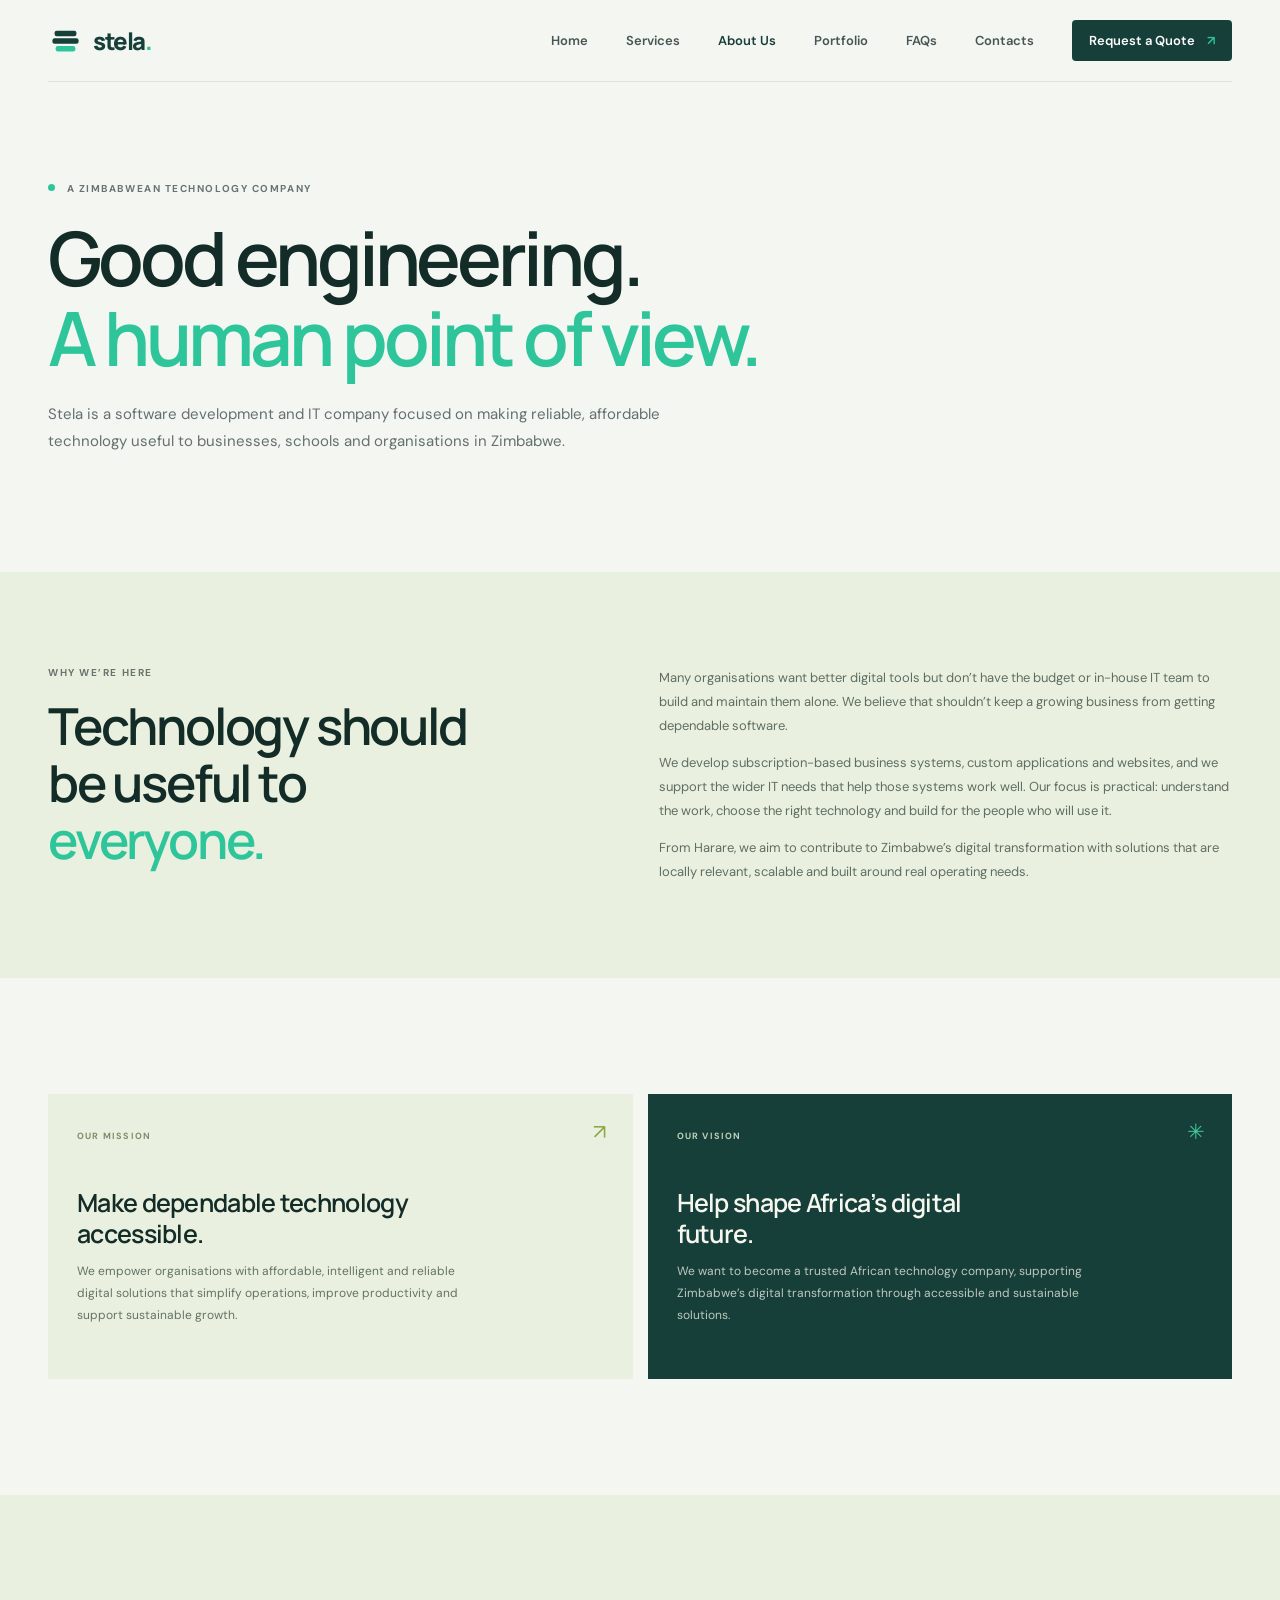
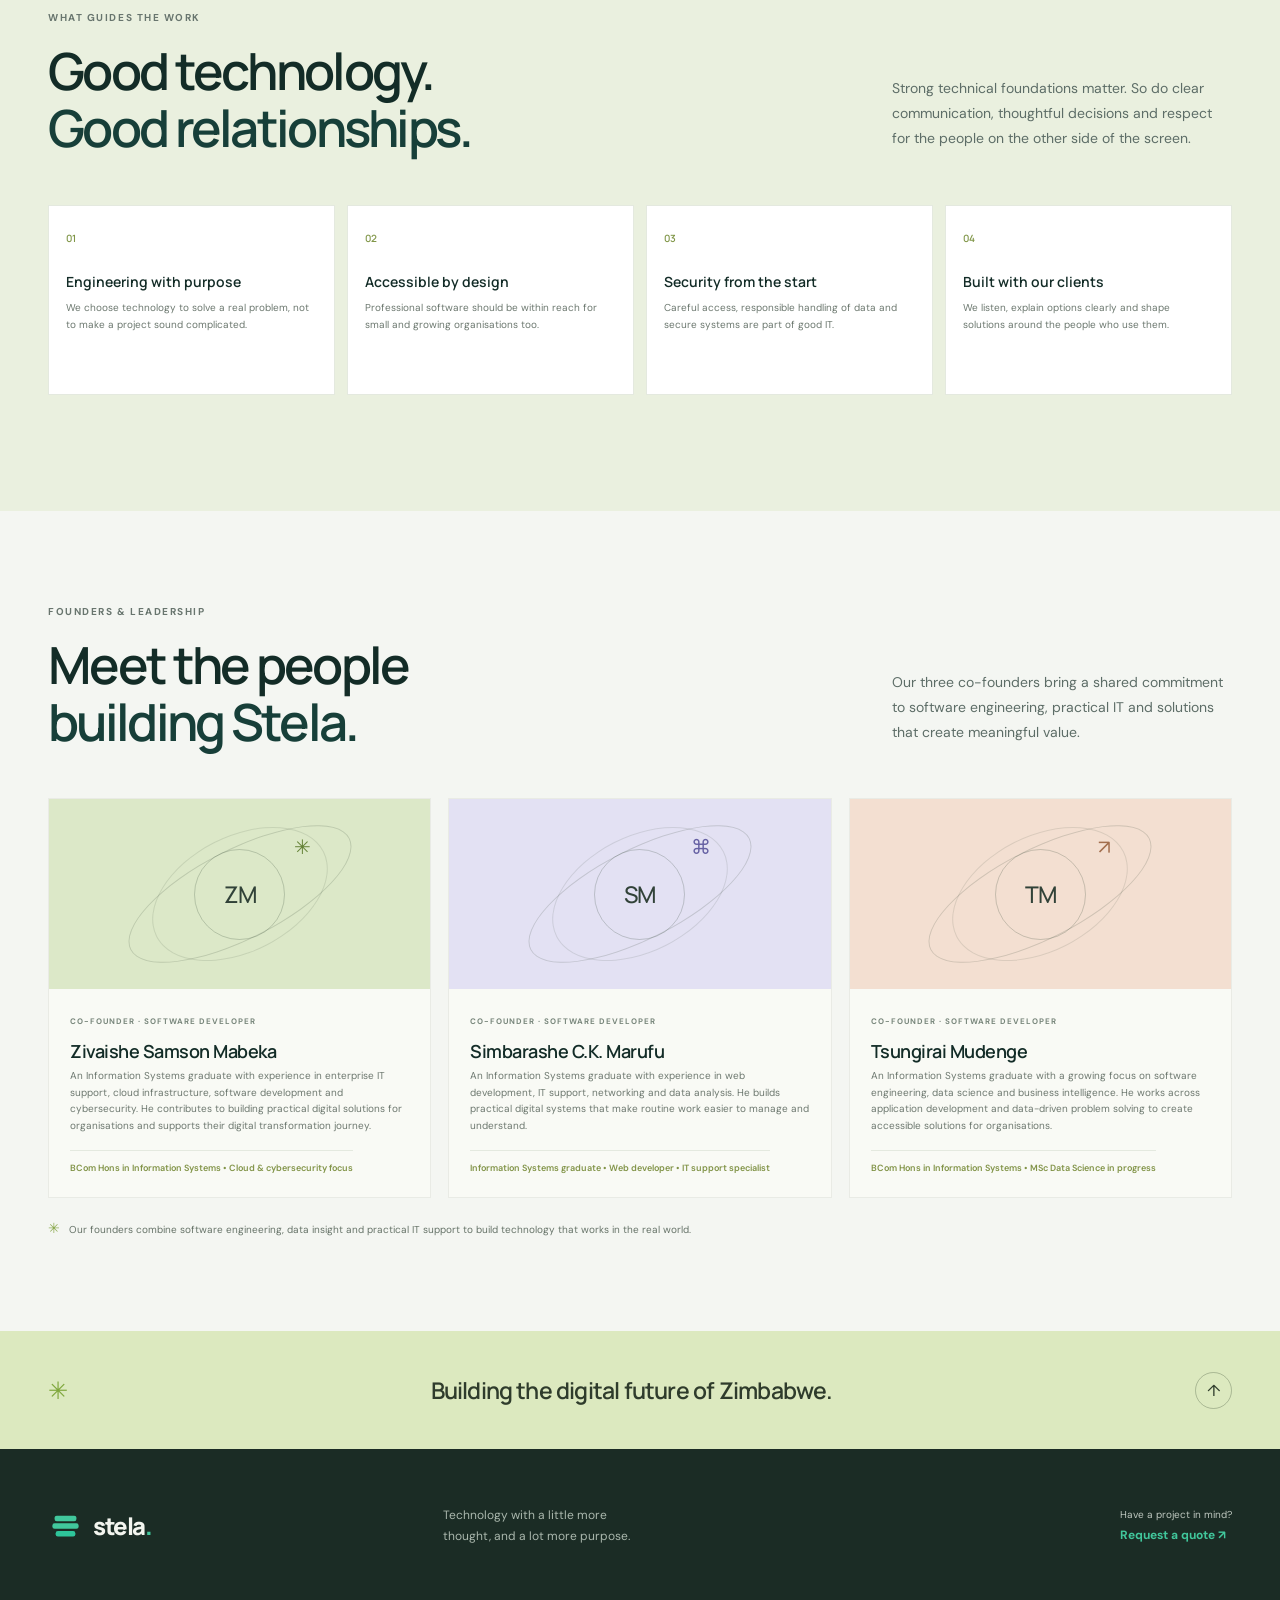
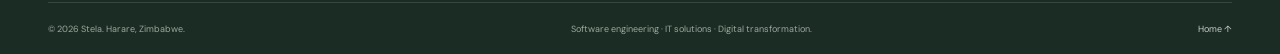
==== about.html @ 05c754e0 "initial commit" ====
<!doctype html>
<html lang="en">
  <head>
    <meta charset="utf-8" />
    <meta name="viewport" content="width=device-width, initial-scale=1" />
    <meta name="description" content="Meet Stela, a Zimbabwean software and IT company making practical technology accessible to organisations of every size." />
    <meta name="theme-color" content="#f6f7f1" />
    <title>About Us | Stela — Zimbabwean Software &amp; IT Company</title>
    <link rel="preconnect" href="https://fonts.googleapis.com" /><link rel="preconnect" href="https://fonts.gstatic.com" crossorigin />
    <link href="https://fonts.googleapis.com/css2?family=DM+Sans:wght@400;500;600;700&family=Manrope:wght@400;500;600;700;800&display=swap" rel="stylesheet" />
    <link rel="stylesheet" href="styles.css" /><script src="script.js" defer></script>
  </head>
  <body>
    <a class="skip-link" href="#main">Skip to content</a>
    <header class="site-header">
      <a class="brand" href="index.html" aria-label="Stela home"><span class="brand-mark" aria-hidden="true"><svg viewBox="0 0 64 64" fill="none"><rect x="12" y="14" width="40" height="10" rx="4" fill="currentColor"/><rect x="8" y="28" width="48" height="10" rx="4" fill="currentColor"/><rect x="14" y="42" width="36" height="10" rx="4" fill="#2ec59a"/></svg></span><span>stela<span class="brand-period">.</span></span></a>
      <button class="menu-toggle" type="button" aria-expanded="false" aria-controls="site-nav" aria-label="Open menu"><span></span><span></span></button>
      <nav class="site-nav" id="site-nav" aria-label="Main navigation"><a href="index.html">Home</a><a href="services.html">Services</a><a href="about.html" aria-current="page">About Us</a><a href="portfolio.html">Portfolio</a><a href="faqs.html">FAQs</a><a href="contact.html">Contacts</a><a class="nav-cta" href="quote.html">Request a Quote <span aria-hidden="true">↗</span></a></nav>
    </header>
    <main id="main">
      <section class="page-hero section-wrap">
        <p class="eyebrow"><span class="eyebrow-dot"></span> A Zimbabwean technology company</p>
        <h1 class="page-title">Good engineering.<br /><span>A human point of view.</span></h1>
        <p class="page-intro">Stela is a software development and IT company focused on making reliable, affordable technology useful to businesses, schools and organisations in Zimbabwe.</p>
      </section>
      <section class="subpage-tint">
        <div class="section-wrap story-grid subpage-section">
          <div class="story-heading reveal"><p class="eyebrow">Why we’re here</p><h2>Technology should<br />be useful to <span>everyone.</span></h2></div>
          <div class="story-copy reveal"><p>Many organisations want better digital tools but don’t have the budget or in-house IT team to build and maintain them alone. We believe that shouldn’t keep a growing business from getting dependable software.</p><p>We develop subscription-based business systems, custom applications and websites, and we support the wider IT needs that help those systems work well. Our focus is practical: understand the work, choose the right technology and build for the people who will use it.</p><p>From Harare, we aim to contribute to Zimbabwe’s digital transformation with solutions that are locally relevant, scalable and built around real operating needs.</p></div>
        </div>
      </section>
      <section class="section-wrap purpose-grid section-space">
        <article class="purpose-card reveal"><span class="detail-index">OUR MISSION</span><span class="purpose-mark">↗</span><h2>Make dependable technology accessible.</h2><p>We empower organisations with affordable, intelligent and reliable digital solutions that simplify operations, improve productivity and support sustainable growth.</p></article>
        <article class="purpose-card purpose-card-dark reveal"><span class="detail-index">OUR VISION</span><span class="purpose-mark">✳</span><h2>Help shape Africa’s digital future.</h2><p>We want to become a trusted African technology company, supporting Zimbabwe’s digital transformation through accessible and sustainable solutions.</p></article>
      </section>
      <section class="subpage-tint">
        <div class="section-wrap section-space">
          <div class="section-heading reveal"><div><p class="eyebrow">What guides the work</p><h2>Good technology.<br /><span>Good relationships.</span></h2></div><p>Strong technical foundations matter. So do clear communication, thoughtful decisions and respect for the people on the other side of the screen.</p></div>
          <div class="principle-grid">
            <article class="principle-card reveal"><span>01</span><h3>Engineering with purpose</h3><p>We choose technology to solve a real problem, not to make a project sound complicated.</p></article>
            <article class="principle-card reveal"><span>02</span><h3>Accessible by design</h3><p>Professional software should be within reach for small and growing organisations too.</p></article>
            <article class="principle-card reveal"><span>03</span><h3>Security from the start</h3><p>Careful access, responsible handling of data and secure systems are part of good IT.</p></article>
            <article class="principle-card reveal"><span>04</span><h3>Built with our clients</h3><p>We listen, explain options clearly and shape solutions around the people who use them.</p></article>
          </div>
        </div>
      </section>
      <section class="section-wrap subpage-section">
        <div class="section-heading reveal"><div><p class="eyebrow">Founders &amp; leadership</p><h2>Meet the people<br /><span>building Stela.</span></h2></div><p>Our three co-founders bring a shared commitment to software engineering, practical IT and solutions that create meaningful value.</p></div>
        <div class="founder-grid">
          <article class="founder-card reveal"><div class="founder-art founder-art-one"><span class="founder-initials">ZM</span><span class="founder-star">✳</span><span class="founder-orbit"></span></div><div class="founder-info"><span class="founder-role">CO-FOUNDER · SOFTWARE DEVELOPER</span><h3>Zivaishe Samson Mabeka</h3><p>An Information Systems graduate with experience in enterprise IT support, cloud infrastructure, software development and cybersecurity. He contributes to building practical digital solutions for organisations and supports their digital transformation journey.</p><span class="profile-note">BCom Hons in Information Systems • Cloud &amp; cybersecurity focus</span></div></article>
          <article class="founder-card reveal"><div class="founder-art founder-art-two"><span class="founder-initials">SM</span><span class="founder-star">⌘</span><span class="founder-orbit"></span></div><div class="founder-info"><span class="founder-role">CO-FOUNDER · SOFTWARE DEVELOPER</span><h3>Simbarashe C.K. Marufu</h3><p>An Information Systems graduate with experience in web development, IT support, networking and data analysis. He builds practical digital systems that make routine work easier to manage and understand.</p><span class="profile-note">Information Systems graduate • Web developer • IT support specialist</span></div></article>
          <article class="founder-card reveal"><div class="founder-art founder-art-three"><span class="founder-initials">TM</span><span class="founder-star">↗</span><span class="founder-orbit"></span></div><div class="founder-info"><span class="founder-role">CO-FOUNDER · SOFTWARE DEVELOPER</span><h3>Tsungirai Mudenge</h3><p>An Information Systems graduate with a growing focus on software engineering, data science and business intelligence. He works across application development and data-driven problem solving to create accessible solutions for organisations.</p><span class="profile-note">BCom Hons in Information Systems • MSc Data Science in progress</span></div></article>
        </div>
        <p class="people-footnote reveal"><span>✳</span> Our founders combine software engineering, data insight and practical IT support to build technology that works in the real world.</p>
      </section>
      <section class="closing-band"><div class="section-wrap closing-content reveal"><span>✳</span><p>Building the digital future of Zimbabwe.</p><a href="#main" aria-label="Back to top">↑</a></div></section>
    </main>
    <footer class="site-footer"><div class="section-wrap footer-main"><a class="brand footer-brand" href="index.html" aria-label="Stela home"><span class="brand-mark" aria-hidden="true"><svg viewBox="0 0 64 64" fill="none"><rect x="12" y="14" width="40" height="10" rx="4" fill="currentColor"/><rect x="8" y="28" width="48" height="10" rx="4" fill="currentColor"/><rect x="14" y="42" width="36" height="10" rx="4" fill="#2ec59a"/></svg></span><span>stela<span class="brand-period">.</span></span></a><p>Technology with a little more<br />thought, and a lot more purpose.</p><a class="footer-contact" href="quote.html">Have a project in mind? <b>Request a quote ↗</b></a></div><div class="section-wrap footer-bottom"><span>© <span id="year"></span> Stela. Harare, Zimbabwe.</span><span>Software engineering · IT solutions · Digital transformation.</span><a href="index.html">Home ↑</a></div></footer>
  </body>
</html>
---- styles.css ----
:root {
  color-scheme: light;
  --paper: #f4f6f2;
  --white: #fff;
  --ink: #132c27;
  --muted: #5d6d67;
  --line: #dfe7df;
  --brand: #2ec59a;
  --brand-deep: #173f39;
  --brand-soft: #edf9f4;
  --lime: #41c79c;
  --purple: #dfeaf7;
  --peach: #f7d2b8;
  --dark: #173f39;
  --sans: "DM Sans", "Segoe UI", sans-serif;
  --display: "Manrope", "DM Sans", sans-serif;
  font-family: var(--sans);
  color: var(--ink);
  background: var(--paper);
  font-synthesis: none;
  text-rendering: optimizeLegibility;
  -webkit-font-smoothing: antialiased;
  scroll-behavior: smooth;
}

* { box-sizing: border-box; }
body { margin: 0; min-width: 320px; }
a { color: inherit; text-decoration: none; }
button, input, select, textarea { font: inherit; }
button, a { -webkit-tap-highlight-color: transparent; }
::selection { color: var(--ink); background: var(--lime); }

.section-wrap { width: min(1200px, calc(100% - 96px)); margin-inline: auto; }
.section-space { padding-block: 116px; }
.skip-link { position: absolute; z-index: 20; top: 8px; left: 8px; padding: 12px 16px; background: var(--white); transform: translateY(-150%); }
.skip-link:focus { transform: translateY(0); }

.site-header { height: 82px; width: min(1440px, calc(100% - 96px)); margin-inline: auto; display: flex; align-items: center; justify-content: space-between; border-bottom: 1px solid rgba(29, 44, 38, .1); position: relative; z-index: 10; }
.brand { display: inline-flex; align-items: center; gap: 10px; color: var(--brand-deep); font: 800 24px/1 var(--display); letter-spacing: -1.5px; }
.brand-mark { width: 35px; height: 35px; display: inline-flex; color: var(--brand-deep); }
.brand-mark svg { width: 100%; height: 100%; display: block; }
.brand-mark rect { transition: transform .2s ease; }
.brand-mark:hover rect:nth-child(3) { transform: translateY(-1px); }
.brand-period { color: var(--brand); }
.site-nav { display: flex; align-items: center; gap: 38px; font-size: 13px; font-weight: 600; color: #47574f; }
.site-nav > a:not(.nav-cta) { transition: color .2s ease; }
.site-nav > a:not(.nav-cta):hover { color: var(--brand-deep); }
.site-nav > a[aria-current="page"]:not(.nav-cta) { color: var(--brand-deep); }
.nav-cta { padding: 12px 17px; color: var(--white); background: var(--dark); border-radius: 4px; }
.nav-cta span { padding-left: 9px; color: var(--brand); }
.menu-toggle { display: none; }

.hero { position: relative; min-height: 680px; display: grid; grid-template-columns: 1fr 1.02fr; align-items: center; padding-top: 37px; padding-bottom: 96px; }
.hero-copy { position: relative; z-index: 2; padding-bottom: 22px; }
.eyebrow { margin: 0 0 24px; color: #68756e; font-size: 10px; font-weight: 700; letter-spacing: 1.55px; text-transform: uppercase; }
.eyebrow-dot { width: 7px; height: 7px; display: inline-block; border-radius: 50%; background: var(--brand); margin-right: 8px; vertical-align: 1px; }
h1, h2, h3, p { margin-top: 0; }
.hero h1 { margin: 0; max-width: 620px; font: 600 clamp(48px, 5.2vw, 72px)/1.07 var(--display); letter-spacing: -4.5px; }
.hero h1 > span, .section-heading h2 span, .intro-grid h2 span, .values h2 span, .quote-copy h2 span { color: var(--brand-deep); }
.hero-intro { max-width: 450px; margin: 25px 0 0; color: #64716b; font-size: 16px; line-height: 1.75; }
.hero-actions { display: flex; align-items: center; gap: 26px; margin-top: 31px; }
.button { min-height: 49px; display: inline-flex; align-items: center; justify-content: center; gap: 24px; padding: 0 18px; border: 0; border-radius: 3px; cursor: pointer; font-size: 12px; font-weight: 700; transition: background .2s ease, transform .2s ease; }
.button:hover { transform: translateY(-2px); }
.button-dark { color: white; background: var(--dark); }
.button-dark:hover { background: #204a42; }
.button-dark span { color: var(--brand); font-size: 16px; }
.text-link { font-size: 12px; font-weight: 700; }
.text-link span { padding-left: 8px; color: var(--brand); }
.hero-footnote { display: flex; align-items: center; gap: 9px; margin-top: 61px; color: #758179; font-size: 11px; }
.mini-spark { color: var(--brand); font-size: 18px; }
.hero-art { position: relative; min-height: 500px; display: grid; place-items: center; margin: 0 -29px 0 -6px; isolation: isolate; overflow: clip; }
.hero-art::before { content: ""; position: absolute; z-index: -2; width: 440px; height: 440px; border-radius: 50%; background: radial-gradient(circle at 54% 46%, #e8efd9 0, #e8efd9 38%, rgba(232, 239, 217, .12) 69%, transparent 70%); }
.art-orbit { position: absolute; border: 1px solid rgba(72, 92, 75, .14); border-radius: 50%; transform: rotate(-24deg); }
.orbit-one { width: 510px; height: 255px; }
.orbit-two { width: 470px; height: 335px; transform: rotate(38deg); }
.art-lines { position: absolute; inset: 3% 0 0; width: 100%; height: 94%; }
.art-card { border: 1px solid rgba(33, 54, 43, .06); box-shadow: 0 24px 70px rgba(37, 58, 46, .1); }
.art-card-main { position: relative; z-index: 1; width: min(390px, 77%); padding: 20px 21px 17px; background: rgba(255, 255, 252, .96); border-radius: 9px; transform: rotate(-2deg); }
.dashboard-head, .dashboard-bottom { display: flex; align-items: center; justify-content: space-between; }
.dashboard-icon { width: 24px; height: 24px; display: grid; place-items: center; color: #123f39; background: var(--brand-soft); border-radius: 5px; font: 800 11px var(--display); }
.dashboard-label { flex: 1; padding-left: 9px; font-size: 9px; font-weight: 700; }
.dashboard-menu { color: #9ba69e; letter-spacing: 3px; }
.chart-caption { margin-top: 29px; color: #87918a; font-size: 9px; }
.chart-caption span { color: #739c37; padding-left: 5px; }
.chart-number { margin-top: 7px; font: 700 21px var(--display); letter-spacing: -.7px; }
.chart-number em { color: #86a949; font-style: normal; }
.chart-area { position: relative; height: 164px; margin-top: 9px; }
.chart-grid { position: absolute; inset: 10px 0 25px; display: flex; flex-direction: column; justify-content: space-between; }
.chart-grid i { width: 100%; height: 1px; background: #ecf0e9; }
.chart-area svg { position: absolute; inset: 10px 0 25px; width: 100%; height: calc(100% - 35px); overflow: visible; }
.chart-months { position: absolute; inset: auto 0 0; display: flex; justify-content: space-between; color: #a0aaa2; font-size: 8px; }
.dashboard-bottom { padding-top: 14px; border-top: 1px solid #eef0eb; color: #758078; font-size: 8px; }
.dashboard-bottom b { padding-left: 5px; color: var(--brand); font-size: 12px; }
.live-dot { width: 6px; height: 6px; display: inline-block; margin-right: 5px; border-radius: 50%; background: var(--brand); }
.art-card-float { position: absolute; z-index: 2; display: flex; align-items: center; gap: 11px; padding: 12px 13px; background: #fff; border-radius: 6px; }
.float-school { top: 105px; left: -3px; transform: rotate(-4deg); }
.float-stock { right: 0; bottom: 86px; transform: rotate(3deg); }
.float-icon { width: 29px; height: 29px; display: grid; place-items: center; border-radius: 5px; font-size: 18px; }
.float-purple { color: #5554a7; background: #deddfa; }
.float-lime { color: #506c28; background: #e3f3c6; }
.art-card-float b, .art-card-float small { display: block; }
.art-card-float b { font-size: 10px; }
.art-card-float small { margin-top: 3px; color: #7d8881; font-size: 8px; }
.float-arrow { align-self: flex-start; color: #839a56; font-size: 12px; }
.art-stamp { position: absolute; right: 14%; top: 65px; width: 84px; height: 84px; display: grid; place-items: center; border: 1px solid rgba(52, 69, 54, .23); border-radius: 50%; color: #566450; text-align: center; font-size: 9px; line-height: 1.45; transform: rotate(9deg); }
.art-stamp b { position: absolute; right: 5px; bottom: 9px; color: #86aa49; font-size: 15px; }
.hero-bottom { position: absolute; right: 0; bottom: 32px; left: 0; display: flex; align-items: center; gap: 16px; color: #79847d; font-size: 8px; font-weight: 700; letter-spacing: 1.05px; }
.hero-bottom > span:last-child { white-space: nowrap; }
.hero-bottom > span:last-child span { color: #819e4b; padding-left: 4px; }
.hero-bottom-line { height: 1px; flex: 1; background: #dfe4dc; }

.intro-band { background: #edf8f1; }
.intro-grid { position: relative; display: grid; grid-template-columns: .65fr 1.5fr; gap: 40px; align-items: start; padding-block: 76px; }
.intro-grid .eyebrow { padding-top: 12px; }
.intro-grid h2, .section-heading h2, .approach h2, .values h2, .quote-copy h2 { margin: 0; font: 600 clamp(36px, 4vw, 54px)/1.12 var(--display); letter-spacing: -2.7px; }
.intro-grid > div > p { max-width: 690px; margin: 20px 0 0; color: #657169; font-size: 15px; line-height: 1.85; }
.intro-asterisk { position: absolute; top: 59px; right: 1px; color: #a2c25f; font-size: 29px; }

.section-heading { display: flex; align-items: end; justify-content: space-between; gap: 44px; margin-bottom: 48px; }
.section-heading .eyebrow { margin-bottom: 18px; }
.section-heading > p { max-width: 340px; margin: 0 0 5px; color: var(--muted); font-size: 14px; line-height: 1.8; }
.solution-grid { display: grid; grid-template-columns: 1.12fr 1fr 1fr; gap: 16px; align-items: stretch; }
.solution-card { min-height: 407px; position: relative; overflow: hidden; padding: 27px 25px; background: #fff; border: 1px solid #e8ebe4; border-radius: 4px; }
.solution-featured { background: #eaf2d8; border-color: #eaf2d8; }
.solution-top { display: flex; align-items: center; justify-content: space-between; }
.solution-number { color: #68766d; font-size: 9px; font-weight: 700; letter-spacing: 1.3px; }
.card-icon { width: 38px; height: 38px; display: grid; place-items: center; border-radius: 50%; font-size: 20px; }
.icon-lime { color: #4a622d; background: #d9eab7; }
.icon-purple { color: #615dac; background: #e5e3fb; }
.icon-peach { color: #9a6344; background: #f9e1d3; }
.solution-card h3 { position: relative; z-index: 1; margin: 30px 0 11px; font: 600 23px/1.26 var(--display); letter-spacing: -.8px; }
.solution-card > p { position: relative; z-index: 1; max-width: 290px; margin: 0; color: #69766e; font-size: 12px; line-height: 1.75; }
.product-list { display: grid; grid-template-columns: 1fr 1fr; gap: 7px; margin-top: 22px; }
.product-list span, .service-chips span { padding: 9px 10px; border: 1px solid rgba(60, 83, 49, .13); border-radius: 2px; color: #536247; font-size: 9px; }
.card-link { position: absolute; right: 24px; bottom: 24px; left: 24px; z-index: 2; display: flex; justify-content: space-between; align-items: center; padding-top: 13px; border-top: 1px solid rgba(48, 65, 51, .13); font-size: 10px; font-weight: 700; }
.card-link span { color: #799743; font-size: 14px; }
.solution-decoration { position: absolute; width: 135px; height: 135px; right: -61px; top: 154px; border: 1px solid rgba(74, 98, 45, .16); border-radius: 50%; }
.solution-decoration::before, .solution-decoration::after { content: ""; position: absolute; inset: 15px; border: inherit; border-radius: inherit; }
.solution-decoration::after { inset: 31px; }
.mini-window { position: absolute; right: 20px; bottom: 75px; width: 156px; height: 77px; padding: 11px 9px; border: 1px solid #e8e8f1; border-radius: 4px; background: linear-gradient(140deg, #f8f8ff, #f4f3fc); transform: rotate(-4deg); }
.mini-window i { display: inline-block; width: 4px; height: 4px; margin-right: 3px; border-radius: 50%; background: #cac9e8; }
.mini-window > span { display: block; margin-top: 12px; color: #a2a3b8; font: 8px monospace; }
.mini-window b { position: absolute; right: 14px; bottom: 10px; color: #7772cf; font-size: 20px; }
.service-chips { position: relative; z-index: 1; display: flex; flex-wrap: wrap; gap: 6px; max-width: 260px; margin-top: 23px; }
.service-chips span { padding: 7px 8px; border-color: #eee3da; color: #826650; font-size: 8px; }
.solutions-note { display: flex; align-items: center; gap: 12px; margin-top: 24px; color: #657169; font-size: 11px; }
.note-star { color: #86a849; font-size: 18px; }
.solutions-note a { color: #344435; font-weight: 700; }
.solutions-note a b { padding-left: 4px; color: #829e4a; }

.approach { position: relative; overflow: hidden; color: #f7f7f0; background: var(--dark); }
.approach-inner { position: relative; display: grid; grid-template-columns: 1fr 1.1fr; gap: 12%; }
.eyebrow-light { color: #b6c0b9; }
.approach h2 span { color: var(--lime); }
.approach-copy > p:not(.eyebrow) { max-width: 410px; margin: 25px 0 27px; color: #bac4bd; font-size: 14px; line-height: 1.8; }
.button-light { color: var(--dark); background: var(--lime); }
.button-light span { color: #516d2c; font-size: 16px; }
.steps { position: relative; z-index: 1; }
.step { display: grid; grid-template-columns: 40px 1fr 22px; gap: 17px; padding: 24px 0; border-bottom: 1px solid rgba(238, 245, 236, .17); }
.step:first-child { padding-top: 9px; }
.step-index { color: var(--lime); font: 600 11px var(--display); }
.step h3 { margin: 0 0 6px; font: 600 16px var(--display); }
.step p { margin: 0; color: #aeb9b1; font-size: 11px; line-height: 1.7; }
.step-mark { color: var(--lime); font-size: 15px; }
.approach-orbit { position: absolute; right: -195px; bottom: -315px; width: 420px; height: 420px; border: 1px solid rgba(193, 230, 120, .11); border-radius: 50%; }
.approach-orbit::after { content: ""; position: absolute; inset: 32px; border: 1px solid rgba(193, 230, 120, .11); border-radius: 50%; }

.values { display: grid; grid-template-columns: .85fr 1.3fr; gap: 13%; }
.values-heading { align-self: start; position: sticky; top: 35px; }
.values-heading .eyebrow { margin-bottom: 18px; }
.values-list { border-top: 1px solid var(--line); }
.value-row { display: grid; grid-template-columns: 35px 1fr minmax(140px, .75fr) 25px; gap: 15px; align-items: center; padding: 22px 0; border-bottom: 1px solid var(--line); }
.value-icon { color: #8ba94c; font-size: 18px; }
.value-row h3 { margin: 0; font: 600 14px var(--display); }
.value-row p { margin: 0; color: #748078; font-size: 10px; line-height: 1.6; }
.value-index { color: #9ca79f; font-size: 9px; text-align: right; }

.people { background: #eaf0df; }
.people .section-space { padding-block: 103px; }
.people-heading { margin-bottom: 42px; }
.people-heading > p { max-width: 325px; }
.founder-grid { display: grid; grid-template-columns: repeat(3, 1fr); gap: 17px; }
.founder-card { overflow: hidden; background: #f9faf5; border: 1px solid rgba(45, 64, 46, .08); }
.founder-art { height: 190px; position: relative; display: grid; place-items: center; overflow: hidden; }
.founder-art-one { background: #dce8c8; }
.founder-art-two { background: #e3e1f3; }
.founder-art-three { background: #f3dfd1; }
.founder-initials { z-index: 1; width: 91px; height: 91px; display: grid; place-items: center; border: 1px solid rgba(39, 59, 43, .22); border-radius: 50%; color: #314238; font: 500 23px var(--display); letter-spacing: -1px; }
.founder-star { position: absolute; z-index: 2; top: 35px; right: calc(50% - 71px); color: #658237; font-size: 20px; }
.founder-art-two .founder-star { color: #6560a3; }
.founder-art-three .founder-star { color: #a26e4d; }
.founder-orbit { position: absolute; width: 246px; height: 90px; border: 1px solid rgba(44, 62, 46, .18); border-radius: 50%; transform: rotate(-27deg); }
.founder-orbit::after { content: ""; position: absolute; inset: -14px 28px; border: 1px solid rgba(44, 62, 46, .12); border-radius: 50%; }
.founder-info { padding: 19px 21px 21px; }
.founder-role { color: #79877c; font-size: 8px; font-weight: 700; letter-spacing: 1px; }
.founder-info h3 { margin: 10px 0 5px; font: 600 18px var(--display); letter-spacing: -.5px; }
.founder-info > p { min-height: 36px; margin: 0; color: #6d786f; font-size: 10px; line-height: 1.65; }
.profile-note { display: inline-block; margin-top: 16px; padding-top: 11px; border-top: 1px solid #e4e9df; color: #819347; font-size: 9px; font-weight: 600; }
.people-footnote { margin: 21px 0 0; color: #667368; font-size: 10px; }
.people-footnote span { margin-right: 6px; color: #8aa84d; font-size: 14px; }

.quote-section { display: grid; grid-template-columns: .85fr 1.15fr; gap: 10%; }
.quote-copy { position: relative; }
.quote-copy h2 { font-size: clamp(39px, 4.4vw, 58px); }
.quote-copy > p:not(.eyebrow) { max-width: 405px; margin: 20px 0 0; color: #69766f; font-size: 13px; line-height: 1.8; }
.quote-promise { display: flex; align-items: start; gap: 12px; margin-top: 29px; color: #6d7f54; font-size: 11px; line-height: 1.65; }
.quote-promise > span:first-child { color: #91b44d; font-size: 18px; }
.quote-promise b { color: #728078; font-weight: 400; }
.quote-side-note { position: absolute; bottom: 2px; color: #9aa49c; font-size: 8px; font-weight: 700; letter-spacing: 1.2px; line-height: 1.8; }
.quote-side-note span { padding-left: 4px; color: #88a64e; }
.quote-form-wrap { padding: 30px; background: #fff; border: 1px solid #e6e9e2; box-shadow: 0 14px 40px rgba(43, 62, 47, .045); }
.form-heading { display: flex; justify-content: space-between; padding-bottom: 18px; border-bottom: 1px solid #e8ece6; color: #68776d; font-size: 9px; font-weight: 700; letter-spacing: 1px; }
.form-step { color: #a0aaa0; font-size: 8px; }
#quote-form { display: grid; gap: 16px; }
#quote-form > label, .form-row > label { display: grid; gap: 8px; color: #405147; font-size: 10px; font-weight: 700; }
.form-row { display: grid; grid-template-columns: 1fr 1fr; gap: 12px; }
#quote-form input, #quote-form select, #quote-form textarea { width: 100%; padding: 11px 12px; border: 1px solid #dfe5dc; border-radius: 2px; outline: 0; background: #fbfcf9; color: var(--ink); font-size: 11px; font-weight: 400; transition: border-color .2s ease, box-shadow .2s ease; }
#quote-form input:focus, #quote-form select:focus, #quote-form textarea:focus { border-color: #8da94e; box-shadow: 0 0 0 3px rgba(141, 169, 78, .13); }
#quote-form input::placeholder, #quote-form textarea::placeholder { color: #a5aea6; }
#quote-form select { color: #79857d; }
#quote-form textarea { min-height: 94px; resize: vertical; }
.optional { color: #9ba59d; font-weight: 400; }
.form-bottom { display: flex; align-items: center; justify-content: space-between; gap: 12px; }
.form-bottom > span { color: #89938b; font-size: 9px; }
.form-privacy { margin: 0; color: #8a958d; font-size: 9px; }
.form-status { display: flex; gap: 11px; padding: 14px; background: #eef4df; color: #354631; }
.form-status[hidden] { display: none; }
.status-icon { color: #80a341; font-size: 17px; }
.form-status b { font-size: 11px; }
.form-status p { margin: 4px 0 0; color: #637065; font-size: 10px; line-height: 1.6; }
.draft-link { display: inline-block; margin-top: 8px; color: #435b2a; font-size: 10px; font-weight: 700; }
.draft-link span { color: #809d48; }

.closing-band { color: #f5f6ee; background: #dce9bf; }
.closing-content { min-height: 118px; display: flex; align-items: center; justify-content: space-between; color: #2f3c2c; }
.closing-content > span { color: #7fa73c; font-size: 24px; }
.closing-content p { margin: 0; font: 600 23px var(--display); letter-spacing: -.8px; }
.closing-content > a { width: 37px; height: 37px; display: grid; place-items: center; border: 1px solid rgba(40, 58, 36, .28); border-radius: 50%; font-size: 16px; }
.site-footer { color: #edf2eb; background: #1b2c25; }
.footer-main { min-height: 153px; display: grid; grid-template-columns: 1fr 1fr 1fr; align-items: center; }
.footer-brand { color: #f3f5ef; }
.footer-brand .brand-mark { color: var(--lime); }
.footer-brand .brand-period { color: var(--lime); }
.footer-main > p { margin: 0; color: #aab7ad; font-size: 12px; line-height: 1.7; }
.footer-contact { justify-self: end; color: #c0c9c1; font-size: 10px; }
.footer-contact b { display: block; margin-top: 6px; color: var(--lime); font-size: 12px; }
.footer-bottom { min-height: 52px; display: flex; align-items: center; justify-content: space-between; gap: 20px; border-top: 1px solid rgba(240, 245, 238, .13); color: #9ba99e; font-size: 9px; }
.footer-bottom a { color: #c4cec5; }

.page-hero { padding-top: 100px; padding-bottom: 90px; }
.page-hero .eyebrow { margin-bottom: 23px; }
.page-title { margin: 0; font: 600 clamp(48px, 6vw, 75px)/1.07 var(--display); letter-spacing: -4px; }
.page-title > span { color: var(--brand); }
.page-intro { max-width: 650px; margin: 22px 0 27px; color: #64716b; font-size: 15px; line-height: 1.8; }
.subpage-section { padding-block: 94px; }
.subpage-tint { background: #eaf0df; }
.service-detail-grid { display: grid; grid-template-columns: repeat(2, 1fr); gap: 14px; }
.detail-card { min-height: 235px; display: flex; flex-direction: column; align-items: flex-start; padding: 25px; background: #fff; border: 1px solid #e6eae1; }
.detail-index { color: #7d8c6b; font-size: 9px; font-weight: 700; letter-spacing: 1.2px; }
.detail-card h3 { margin: 19px 0 9px; font: 600 21px/1.3 var(--display); letter-spacing: -.5px; }
.detail-card p { margin: 0 0 20px; color: #6b786f; font-size: 12px; line-height: 1.75; }
.detail-card a { display: flex; justify-content: space-between; gap: 14px; width: 100%; margin-top: auto; padding-top: 12px; border-top: 1px solid #edf0ea; font-size: 10px; font-weight: 700; }
.detail-card a span { color: #829e4a; font-size: 14px; }
.service-list { border-top: 1px solid #d5decc; }
.service-line { display: grid; grid-template-columns: 39px minmax(0, 1fr) auto; align-items: center; gap: 19px; padding: 22px 0; border-bottom: 1px solid #d5decc; }
.service-line > span:first-child, .principle-card > span, .capability-card > span, .contact-check > span { color: #809648; font: 600 10px var(--display); }
.service-line h3 { margin: 0 0 5px; font: 600 15px var(--display); }
.service-line p { max-width: 670px; margin: 0; color: #6c796f; font-size: 11px; line-height: 1.7; }
.service-tag { padding: 7px 9px; border: 1px solid #d7dfcd; color: #657652; font-size: 9px; white-space: nowrap; }
.service-cta { display: flex; align-items: center; gap: 22px; padding-block: 40px; }
.service-cta > .note-star { align-self: flex-start; }
.service-cta > div { flex: 1; }
.service-cta h2 { margin: 0 0 6px; font: 600 20px var(--display); }
.service-cta p { max-width: 650px; margin: 0; color: #6a776e; font-size: 11px; line-height: 1.7; }

.story-grid { display: grid; grid-template-columns: .9fr 1.1fr; gap: 12%; }
.story-heading .eyebrow { margin-bottom: 18px; }
.story-heading h2, .contact-copy h2, .faq-aside h2 { margin: 0; font: 600 clamp(35px, 4vw, 51px)/1.12 var(--display); letter-spacing: -2.2px; }
.story-heading h2 span, .contact-copy h2 span, .faq-aside h2 span { color: var(--brand); }
.story-copy p, .contact-copy > p:not(.eyebrow) { color: #5f6e64; font-size: 13px; line-height: 1.85; }
.story-copy p:last-child { margin-bottom: 0; }
.purpose-grid { display: grid; grid-template-columns: 1fr 1fr; gap: 15px; }
.purpose-card { min-height: 285px; position: relative; padding: 29px; background: #eaf0df; }
.purpose-card-dark { color: #f5f7ef; background: var(--dark); }
.purpose-card .purpose-mark { position: absolute; top: 24px; right: 27px; color: #89a949; font-size: 21px; }
.purpose-card-dark .purpose-mark { color: var(--lime); }
.purpose-card h2 { max-width: 360px; margin: 43px 0 12px; font: 600 25px/1.25 var(--display); letter-spacing: -.7px; }
.purpose-card p { max-width: 415px; margin: 0; color: #647266; font-size: 12px; line-height: 1.8; }
.purpose-card-dark .detail-index { color: #c0d0b9; }
.purpose-card-dark p { color: #bdc9bf; }
.principle-grid, .capability-grid { display: grid; grid-template-columns: repeat(4, 1fr); gap: 12px; }
.principle-card, .capability-card { min-height: 190px; padding: 20px 17px; background: #fff; border: 1px solid #e4e9df; }
.principle-card h3, .capability-card h3 { margin: 26px 0 8px; font: 600 14px/1.35 var(--display); }
.principle-card p, .capability-card p { margin: 0; color: #6c786f; font-size: 10px; line-height: 1.7; }

.portfolio-grid { display: grid; grid-template-columns: repeat(2, 1fr); gap: 15px; }
.portfolio-card { min-height: 300px; position: relative; overflow: hidden; padding: 25px; background: #eaf2d8; }
.portfolio-property { background: #e7e5f7; }
.portfolio-pos { background: #f8e6d9; }
.portfolio-business { background: #e3ebe5; }
.portfolio-code { color: #60704e; font-size: 9px; font-weight: 700; letter-spacing: 1.2px; }
.portfolio-symbol { position: absolute; top: 45px; right: 26px; width: 50px; height: 50px; display: grid; place-items: center; border: 1px solid rgba(37, 56, 42, .2); border-radius: 50%; color: #526946; font-size: 23px; }
.portfolio-card h3 { max-width: 300px; margin: 72px 0 10px; font: 600 24px var(--display); letter-spacing: -.6px; }
.portfolio-card p { max-width: 410px; margin: 0 0 24px; color: #5f6e63; font-size: 11px; line-height: 1.8; }
.portfolio-caption { display: inline-block; padding-top: 10px; border-top: 1px solid rgba(48, 65, 51, .16); color: #667751; font-size: 9px; font-weight: 600; }
.portfolio-note { display: flex; gap: 14px; align-items: flex-start; padding-block: 34px; }
.portfolio-note .note-star { flex: 0 0 auto; }
.portfolio-note p { max-width: 830px; margin: 0; color: #66736a; font-size: 11px; line-height: 1.8; }

.faq-layout { display: grid; grid-template-columns: .7fr 1.3fr; align-items: start; gap: 12%; }
.faq-aside { position: sticky; top: 35px; }
.faq-aside .eyebrow { margin-bottom: 17px; }
.faq-aside > p:not(.eyebrow) { max-width: 310px; margin: 17px 0 21px; color: #66736b; font-size: 12px; line-height: 1.8; }
.faq-list { border-top: 1px solid #dfe5dc; }
.faq-item { padding: 0; border-bottom: 1px solid #dfe5dc; }
.faq-item summary { position: relative; padding: 20px 38px 20px 0; cursor: pointer; list-style: none; font: 600 14px/1.5 var(--display); }
.faq-item summary::-webkit-details-marker { display: none; }
.faq-item summary::after { content: "+"; position: absolute; top: 19px; right: 5px; color: #7e9b46; font: 400 20px var(--sans); }
.faq-item[open] summary::after { content: "−"; }
.faq-item p { max-width: 650px; margin: -4px 35px 20px 0; color: #68756c; font-size: 11px; line-height: 1.8; }

.contact-grid { display: grid; grid-template-columns: 1.1fr .9fr; gap: 10%; align-items: center; }
.contact-copy .eyebrow { margin-bottom: 17px; }
.contact-copy > p:not(.eyebrow) { max-width: 470px; margin: 18px 0 23px; }
.contact-location { display: flex; align-items: center; gap: 12px; }
.contact-location-icon { width: 35px; height: 35px; display: grid; place-items: center; border: 1px solid #d3ddc8; border-radius: 50%; color: #708d3c; font-size: 20px; }
.contact-location b, .contact-location small { display: block; }
.contact-location b { font-size: 11px; }
.contact-location small { margin-top: 4px; color: #78847b; font-size: 9px; }
.contact-notice { position: relative; padding: 27px; background: #fff; border: 1px solid #e4e9df; }
.contact-notice .note-star { position: absolute; top: 22px; right: 23px; }
.contact-notice h3 { max-width: 330px; margin: 24px 0 10px; font: 600 22px/1.3 var(--display); }
.contact-notice p { margin: 0 0 18px; color: #69766d; font-size: 11px; line-height: 1.8; }
.contact-notice .text-link { font-size: 10px; }
.contact-checks { max-width: 800px; border-top: 1px solid #e0e5dc; }
.contact-check { display: grid; grid-template-columns: 35px 1fr; gap: 16px; padding: 19px 0; border-bottom: 1px solid #e0e5dc; }
.contact-check h3 { margin: 0 0 5px; font: 600 14px var(--display); }
.contact-check p { margin: 0; color: #6c786f; font-size: 11px; line-height: 1.7; }
.contact-quote-link { margin-top: 24px; }

.quote-page-hero { padding-bottom: 24px; }
.quote-page-hero .page-intro { margin-bottom: 0; }
.quote-page-form { padding-top: 50px; }
.quote-help-inner { min-height: 85px; display: flex; align-items: center; justify-content: space-between; gap: 18px; }
.quote-help-inner p { margin: 0; font: 600 13px var(--display); }
.quote-help-inner a { color: #485a39; font-size: 10px; font-weight: 700; }
.quote-help-inner a span { padding-left: 5px; color: #819e4b; }

.reveal { opacity: 0; transform: translateY(18px); transition: opacity .65s ease, transform .65s cubic-bezier(.2, .75, .25, 1); }
.reveal.is-visible { opacity: 1; transform: translateY(0); }
.solution-card:nth-child(2), .founder-card:nth-child(2), .value-row:nth-child(2) { transition-delay: .08s; }
.solution-card:nth-child(3), .founder-card:nth-child(3), .value-row:nth-child(3) { transition-delay: .16s; }
.value-row:nth-child(4) { transition-delay: .24s; }

@media (max-width: 1000px) {
  .section-wrap, .site-header { width: min(100% - 64px, 900px); }
  .hero { grid-template-columns: 1fr .92fr; min-height: 630px; }
  .hero h1 { font-size: clamp(47px, 6vw, 62px); letter-spacing: -3.4px; }
  .hero-art { margin-right: -15px; }
  .art-stamp { right: 4%; }
  .solution-grid { grid-template-columns: 1fr 1fr; }
  .solution-featured { grid-row: span 2; }
  .solution-card { min-height: 360px; }
  .solution-featured { min-height: 736px; }
  .product-list { grid-template-columns: 1fr; max-width: 190px; }
  .product-list span { padding: 11px; }
  .approach-inner { gap: 8%; }
  .values { gap: 8%; }
  .quote-section { gap: 6%; }
}

@media (max-width: 900px) {
  .menu-toggle { width: 42px; height: 42px; display: grid; align-content: center; justify-items: center; gap: 6px; border: 1px solid #e1e6dd; background: transparent; }
  .menu-toggle span { width: 17px; height: 1.5px; background: var(--ink); transition: transform .2s ease; }
  .menu-toggle[aria-expanded="true"] span:first-child { transform: translateY(3.75px) rotate(45deg); }
  .menu-toggle[aria-expanded="true"] span:last-child { transform: translateY(-3.75px) rotate(-45deg); }
  .site-nav { position: absolute; top: 60px; right: 0; left: 0; display: none; align-items: stretch; gap: 0; padding: 11px 18px 17px; background: var(--paper); border: 1px solid #e6e9e2; box-shadow: 0 18px 30px rgba(27, 44, 37, .1); }
  .site-nav.is-open { display: flex; flex-direction: column; }
  .site-nav > a:not(.nav-cta) { padding: 13px 0; border-bottom: 1px solid #e5e9e1; }
  .nav-cta { margin-top: 13px; text-align: center; }
  .principle-grid, .capability-grid { grid-template-columns: repeat(2, 1fr); }
  .faq-layout { gap: 7%; }
}

@media (max-width: 720px) {
  .section-wrap, .site-header { width: calc(100% - 40px); }
  .section-space { padding-block: 77px; }
  .site-header { height: 69px; }
  .brand { font-size: 22px; }
  .brand-mark { width: 27px; height: 27px; }
  .menu-toggle { width: 42px; height: 42px; display: grid; align-content: center; justify-items: center; gap: 6px; border: 1px solid #e1e6dd; background: transparent; }
  .menu-toggle span { width: 17px; height: 1.5px; background: var(--ink); transition: transform .2s ease; }
  .menu-toggle[aria-expanded="true"] span:first-child { transform: translateY(3.75px) rotate(45deg); }
  .menu-toggle[aria-expanded="true"] span:last-child { transform: translateY(-3.75px) rotate(-45deg); }
  .site-nav { position: absolute; top: 60px; right: 0; left: 0; display: none; align-items: stretch; gap: 0; padding: 11px 18px 17px; background: var(--paper); border: 1px solid #e6e9e2; box-shadow: 0 18px 30px rgba(27, 44, 37, .1); }
  .site-nav.is-open { display: flex; flex-direction: column; }
  .site-nav > a:not(.nav-cta) { padding: 13px 0; border-bottom: 1px solid #e5e9e1; }
  .nav-cta { margin-top: 13px; text-align: center; }
  .hero { grid-template-columns: 1fr; min-height: auto; padding-top: 57px; padding-bottom: 76px; }
  .hero-copy { padding: 0; }
  .eyebrow { margin-bottom: 18px; font-size: 9px; letter-spacing: 1.15px; }
  .hero h1 { font-size: clamp(47px, 11vw, 67px); letter-spacing: -3.2px; }
  .hero-intro { max-width: 490px; margin-top: 18px; font-size: 14px; }
  .hero-actions { gap: 18px; margin-top: 24px; }
  .button { min-height: 46px; gap: 15px; padding-inline: 14px; font-size: 11px; }
  .text-link { font-size: 10px; }
  .hero-footnote { margin-top: 25px; }
  .hero-art { min-height: 420px; margin: 14px -10px 5px; }
  .hero-art::before { width: 340px; height: 340px; }
  .orbit-one { width: 390px; height: 210px; }
  .orbit-two { width: 380px; height: 280px; }
  .art-card-main { width: min(360px, 81%); padding: 17px 17px 14px; }
  .chart-area { height: 144px; }
  .float-school { top: 74px; left: 1px; }
  .float-stock { right: 0; bottom: 53px; }
  .art-stamp { top: 44px; right: 4%; width: 69px; height: 69px; font-size: 8px; }
  .hero-bottom { bottom: 26px; gap: 10px; font-size: 7px; letter-spacing: .55px; }
  .hero-bottom > span:first-child { max-width: 118px; }
  .intro-grid { grid-template-columns: 1fr; gap: 13px; padding-block: 53px; }
  .intro-grid .eyebrow { padding: 0; }
  .intro-grid h2, .section-heading h2, .approach h2, .values h2 { font-size: clamp(35px, 8vw, 48px); letter-spacing: -2px; }
  .intro-grid > div > p { margin-top: 15px; font-size: 13px; }
  .intro-asterisk { top: 54px; }
  .section-heading { display: block; margin-bottom: 30px; }
  .section-heading > p { margin-top: 16px; font-size: 13px; }
  .solution-grid { grid-template-columns: 1fr; gap: 12px; }
  .solution-card, .solution-featured { min-height: 375px; grid-row: auto; }
  .solution-featured { min-height: 440px; }
  .product-list { grid-template-columns: 1fr 1fr; max-width: 100%; }
  .solution-card h3 { margin-top: 24px; font-size: 22px; }
  .solution-card > p { max-width: 300px; }
  .mini-window { right: 21px; bottom: 70px; }
  .service-chips { max-width: 280px; }
  .solutions-note { align-items: start; font-size: 10px; line-height: 1.7; }
  .approach-inner { grid-template-columns: 1fr; gap: 38px; }
  .approach-copy > p:not(.eyebrow) { font-size: 13px; }
  .step { grid-template-columns: 32px 1fr 18px; gap: 10px; padding: 20px 0; }
  .step h3 { font-size: 14px; }
  .values { grid-template-columns: 1fr; gap: 31px; }
  .values-heading { position: static; }
  .value-row { grid-template-columns: 25px 1fr 25px; gap: 10px; padding: 19px 0; }
  .value-row p { grid-column: 2; grid-row: 2; }
  .value-index { grid-column: 3; grid-row: 1; }
  .people .section-space { padding-block: 76px; }
  .people-heading { margin-bottom: 27px; }
  .founder-grid { grid-template-columns: 1fr; gap: 12px; }
  .founder-card { display: grid; grid-template-columns: 37% 1fr; }
  .founder-art { height: 100%; min-height: 190px; }
  .founder-initials { width: 72px; height: 72px; font-size: 19px; }
  .founder-orbit { width: 180px; }
  .founder-star { top: 35px; right: calc(50% - 58px); }
  .founder-info { padding: 17px 14px; }
  .founder-role { font-size: 7px; letter-spacing: .6px; }
  .founder-info h3 { font-size: 16px; }
  .founder-info > p { min-height: 0; font-size: 9px; }
  .profile-note { margin-top: 10px; padding-top: 8px; font-size: 8px; }
  .quote-section { grid-template-columns: 1fr; gap: 37px; }
  .quote-copy h2 { font-size: clamp(41px, 9vw, 57px); letter-spacing: -2px; }
  .quote-copy > p:not(.eyebrow) { font-size: 12px; }
  .quote-side-note { display: none; }
  .quote-form-wrap { padding: 21px 17px; }
  .form-row { grid-template-columns: 1fr; gap: 16px; }
  .form-bottom { align-items: start; flex-direction: column; }
  .form-bottom > span { padding-left: 2px; }
  .closing-content { min-height: 93px; }
  .closing-content p { font-size: 16px; }
  .closing-content > span { font-size: 19px; }
  .closing-content > a { width: 33px; height: 33px; }
  .footer-main { grid-template-columns: 1fr 1fr; gap: 16px; padding-block: 28px; }
  .footer-main > p { justify-self: end; font-size: 10px; }
  .footer-contact { justify-self: start; grid-column: 1 / -1; }
  .footer-bottom { align-items: start; flex-direction: column; justify-content: center; gap: 7px; padding-block: 14px; font-size: 8px; }
  .page-hero { padding-top: 69px; padding-bottom: 58px; }
  .page-hero .eyebrow { margin-bottom: 18px; }
  .page-title { font-size: clamp(44px, 10vw, 65px); letter-spacing: -3px; }
  .page-intro { margin-top: 17px; font-size: 13px; }
  .subpage-section { padding-block: 68px; }
  .service-detail-grid, .portfolio-grid, .purpose-grid { grid-template-columns: 1fr; gap: 11px; }
  .detail-card { min-height: 205px; padding: 21px; }
  .detail-card h3 { margin-top: 15px; font-size: 19px; }
  .service-line { grid-template-columns: 27px minmax(0, 1fr); gap: 10px; padding: 18px 0; }
  .service-line h3 { font-size: 13px; }
  .service-line p { font-size: 10px; }
  .service-tag { grid-column: 2; justify-self: start; padding: 5px 7px; font-size: 8px; }
  .service-cta { align-items: flex-start; flex-wrap: wrap; gap: 12px; padding-block: 28px; }
  .service-cta > div { flex-basis: calc(100% - 35px); }
  .service-cta h2 { font-size: 17px; }
  .service-cta p { font-size: 10px; }
  .service-cta > .button { margin-left: 34px; }
  .story-grid, .contact-grid, .faq-layout { grid-template-columns: 1fr; gap: 30px; }
  .story-heading h2, .contact-copy h2, .faq-aside h2 { font-size: 38px; letter-spacing: -1.7px; }
  .story-copy p, .contact-copy > p:not(.eyebrow) { font-size: 12px; }
  .purpose-card { min-height: 240px; padding: 23px; }
  .purpose-card h2 { margin-top: 37px; font-size: 22px; }
  .purpose-card p { font-size: 11px; }
  .principle-card, .capability-card { min-height: 165px; padding: 17px 14px; }
  .principle-card h3, .capability-card h3 { margin-top: 19px; font-size: 12px; }
  .principle-card p, .capability-card p { font-size: 9px; }
  .portfolio-card { min-height: 270px; padding: 21px; }
  .portfolio-card h3 { margin-top: 60px; font-size: 22px; }
  .portfolio-note { padding-block: 25px; }
  .faq-layout { gap: 34px; }
  .faq-aside { position: static; }
  .faq-aside > p:not(.eyebrow) { font-size: 11px; }
  .faq-item summary { padding-block: 17px; font-size: 12px; }
  .faq-item summary::after { top: 15px; }
  .faq-item p { font-size: 10px; }
  .contact-notice { padding: 22px; }
  .contact-notice h3 { font-size: 19px; }
  .contact-check { grid-template-columns: 27px 1fr; gap: 10px; }
  .contact-check h3 { font-size: 12px; }
  .contact-check p { font-size: 10px; }
  .quote-page-hero { padding-bottom: 4px; }
  .quote-page-form { padding-top: 25px; }
  .quote-help-inner { align-items: flex-start; flex-direction: column; justify-content: center; gap: 9px; padding-block: 17px; }
}

@media (max-width: 390px) {
  .section-wrap, .site-header { width: calc(100% - 32px); }
  .hero h1 { font-size: 45px; }
  .hero-actions { align-items: start; flex-direction: column; gap: 16px; }
  .hero-art { min-height: 370px; }
  .art-card-main { width: 84%; }
  .art-card-float { gap: 7px; padding: 9px; }
  .float-school { left: -3px; }
  .float-stock { right: -2px; }
  .float-icon { width: 25px; height: 25px; }
  .art-stamp { right: 0; }
  .solution-card, .solution-featured { padding-inline: 20px; }
  .card-link { right: 20px; left: 20px; }
  .founder-card { grid-template-columns: 34% 1fr; }
  .founder-art { min-height: 205px; }
  .founder-info h3 { font-size: 14px; }
  .founder-role { font-size: 6px; }
  .quote-form-wrap { padding-inline: 14px; }
}

@media (prefers-reduced-motion: reduce) {
  *, *::before, *::after { scroll-behavior: auto !important; animation-duration: .01ms !important; animation-iteration-count: 1 !important; transition-duration: .01ms !important; }
  .reveal { opacity: 1; transform: none; }
}
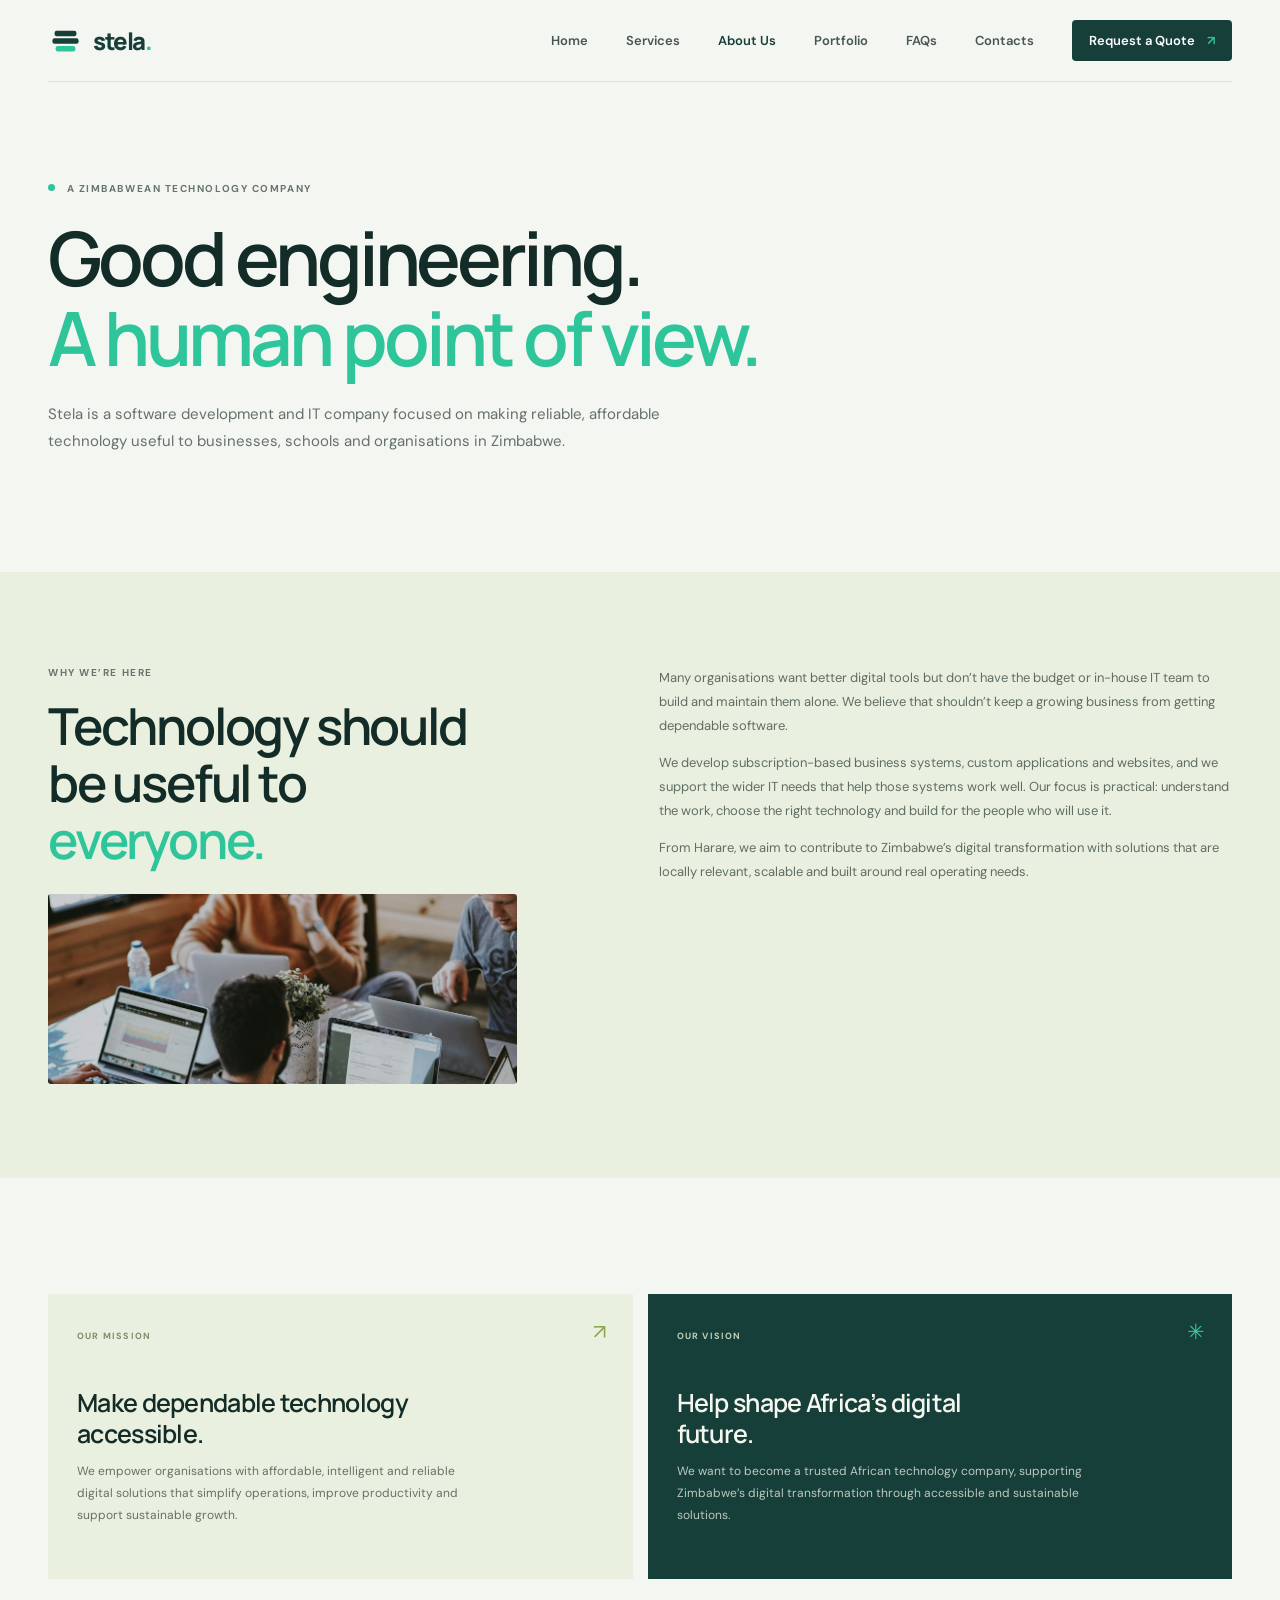
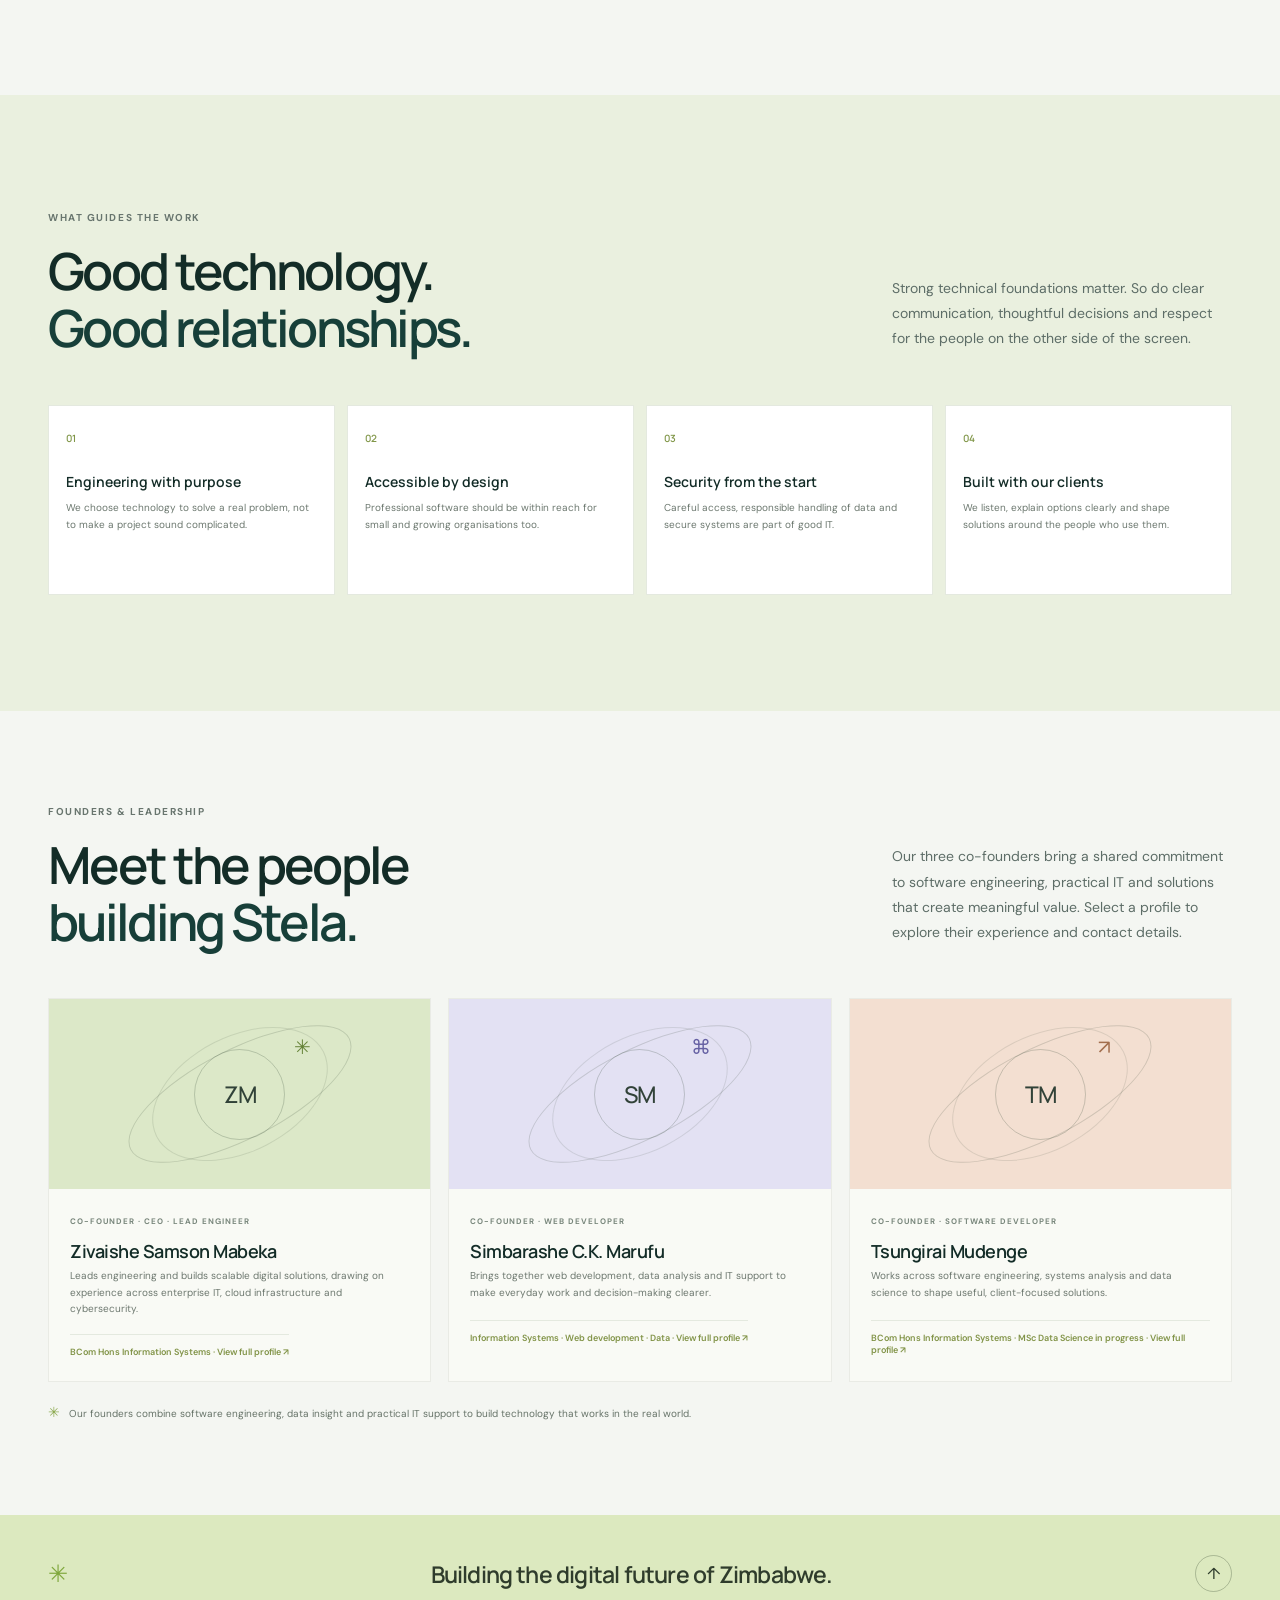
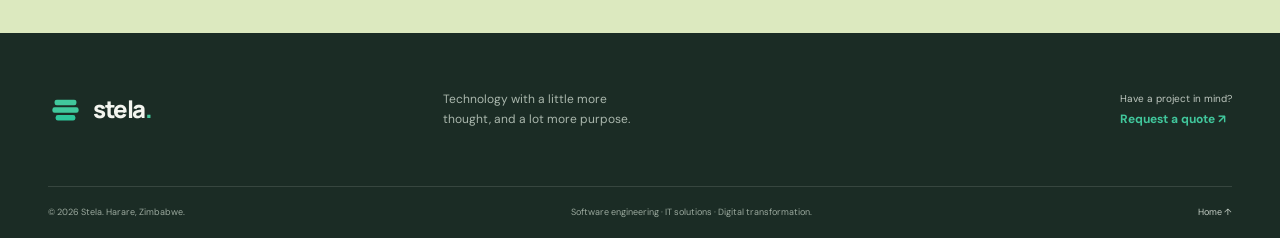
==== commit 001a288b: "New update adding picture and profiles to the webiste" ====
--- a/about.html
+++ b/about.html
@@ -25,7 +25,7 @@
       </section>
       <section class="subpage-tint">
         <div class="section-wrap story-grid subpage-section">
-          <div class="story-heading reveal"><p class="eyebrow">Why we’re here</p><h2>Technology should<br />be useful to <span>everyone.</span></h2></div>
+          <div class="story-heading reveal"><p class="eyebrow">Why we’re here</p><h2>Technology should<br />be useful to <span>everyone.</span></h2><figure class="story-photo"><img src="images/teamwork.jpg" alt="Colleagues working together around a laptop" loading="lazy" /></figure></div>
           <div class="story-copy reveal"><p>Many organisations want better digital tools but don’t have the budget or in-house IT team to build and maintain them alone. We believe that shouldn’t keep a growing business from getting dependable software.</p><p>We develop subscription-based business systems, custom applications and websites, and we support the wider IT needs that help those systems work well. Our focus is practical: understand the work, choose the right technology and build for the people who will use it.</p><p>From Harare, we aim to contribute to Zimbabwe’s digital transformation with solutions that are locally relevant, scalable and built around real operating needs.</p></div>
         </div>
       </section>
@@ -44,12 +44,21 @@
           </div>
         </div>
       </section>
-      <section class="section-wrap subpage-section">
-        <div class="section-heading reveal"><div><p class="eyebrow">Founders &amp; leadership</p><h2>Meet the people<br /><span>building Stela.</span></h2></div><p>Our three co-founders bring a shared commitment to software engineering, practical IT and solutions that create meaningful value.</p></div>
+      <section class="section-wrap subpage-section" id="people">
+        <div class="section-heading reveal"><div><p class="eyebrow">Founders &amp; leadership</p><h2>Meet the people<br /><span>building Stela.</span></h2></div><p>Our three co-founders bring a shared commitment to software engineering, practical IT and solutions that create meaningful value. Select a profile to explore their experience and contact details.</p></div>
         <div class="founder-grid">
-          <article class="founder-card reveal"><div class="founder-art founder-art-one"><span class="founder-initials">ZM</span><span class="founder-star">✳</span><span class="founder-orbit"></span></div><div class="founder-info"><span class="founder-role">CO-FOUNDER · SOFTWARE DEVELOPER</span><h3>Zivaishe Samson Mabeka</h3><p>An Information Systems graduate with experience in enterprise IT support, cloud infrastructure, software development and cybersecurity. He contributes to building practical digital solutions for organisations and supports their digital transformation journey.</p><span class="profile-note">BCom Hons in Information Systems • Cloud &amp; cybersecurity focus</span></div></article>
-          <article class="founder-card reveal"><div class="founder-art founder-art-two"><span class="founder-initials">SM</span><span class="founder-star">⌘</span><span class="founder-orbit"></span></div><div class="founder-info"><span class="founder-role">CO-FOUNDER · SOFTWARE DEVELOPER</span><h3>Simbarashe C.K. Marufu</h3><p>An Information Systems graduate with experience in web development, IT support, networking and data analysis. He builds practical digital systems that make routine work easier to manage and understand.</p><span class="profile-note">Information Systems graduate • Web developer • IT support specialist</span></div></article>
-          <article class="founder-card reveal"><div class="founder-art founder-art-three"><span class="founder-initials">TM</span><span class="founder-star">↗</span><span class="founder-orbit"></span></div><div class="founder-info"><span class="founder-role">CO-FOUNDER · SOFTWARE DEVELOPER</span><h3>Tsungirai Mudenge</h3><p>An Information Systems graduate with a growing focus on software engineering, data science and business intelligence. He works across application development and data-driven problem solving to create accessible solutions for organisations.</p><span class="profile-note">BCom Hons in Information Systems • MSc Data Science in progress</span></div></article>
+          <a class="founder-card reveal" href="profiles/zivaishe-samson-mabeka.html" aria-label="View Zivaishe Samson Mabeka's full profile">
+            <div class="founder-art founder-art-one" aria-hidden="true"><span class="founder-initials">ZM</span><span class="founder-star">✳</span><span class="founder-orbit"></span></div>
+            <div class="founder-info"><span class="founder-role">CO-FOUNDER · CEO · LEAD ENGINEER</span><h3>Zivaishe Samson Mabeka</h3><p>Leads engineering and builds scalable digital solutions, drawing on experience across enterprise IT, cloud infrastructure and cybersecurity.</p><span class="profile-note">BCom Hons Information Systems · View full profile ↗</span></div>
+          </a>
+          <a class="founder-card reveal" href="profiles/simbarashe-ck-marufu.html" aria-label="View Simbarashe C.K. Marufu's full profile">
+            <div class="founder-art founder-art-two" aria-hidden="true"><span class="founder-initials">SM</span><span class="founder-star">⌘</span><span class="founder-orbit"></span></div>
+            <div class="founder-info"><span class="founder-role">CO-FOUNDER · WEB DEVELOPER</span><h3>Simbarashe C.K. Marufu</h3><p>Brings together web development, data analysis and IT support to make everyday work and decision-making clearer.</p><span class="profile-note">Information Systems · Web development · Data · View full profile ↗</span></div>
+          </a>
+          <a class="founder-card reveal" href="profiles/tsungirai-mudenge.html" aria-label="View Tsungirai Mudenge's full profile">
+            <div class="founder-art founder-art-three" aria-hidden="true"><span class="founder-initials">TM</span><span class="founder-star">↗</span><span class="founder-orbit"></span></div>
+            <div class="founder-info"><span class="founder-role">CO-FOUNDER · SOFTWARE DEVELOPER</span><h3>Tsungirai Mudenge</h3><p>Works across software engineering, systems analysis and data science to shape useful, client-focused solutions.</p><span class="profile-note">BCom Hons Information Systems · MSc Data Science in progress · View full profile ↗</span></div>
+          </a>
         </div>
         <p class="people-footnote reveal"><span>✳</span> Our founders combine software engineering, data insight and practical IT support to build technology that works in the real world.</p>
       </section>
--- a/styles.css
+++ b/styles.css
@@ -123,6 +123,8 @@
 .solution-card { min-height: 407px; position: relative; overflow: hidden; padding: 27px 25px; background: #fff; border: 1px solid #e8ebe4; border-radius: 4px; }
 .solution-featured { background: #eaf2d8; border-color: #eaf2d8; }
 .solution-top { display: flex; align-items: center; justify-content: space-between; }
+.solution-photo { height: 100px; margin: 15px 0 0; overflow: hidden; border-radius: 3px; }
+.solution-photo img { width: 100%; height: 100%; display: block; object-fit: cover; }
 .solution-number { color: #68766d; font-size: 9px; font-weight: 700; letter-spacing: 1.3px; }
 .card-icon { width: 38px; height: 38px; display: grid; place-items: center; border-radius: 50%; font-size: 20px; }
 .icon-lime { color: #4a622d; background: #d9eab7; }
@@ -180,7 +182,9 @@
 .people-heading { margin-bottom: 42px; }
 .people-heading > p { max-width: 325px; }
 .founder-grid { display: grid; grid-template-columns: repeat(3, 1fr); gap: 17px; }
-.founder-card { overflow: hidden; background: #f9faf5; border: 1px solid rgba(45, 64, 46, .08); }
+.founder-card { display: block; overflow: hidden; color: inherit; background: #f9faf5; border: 1px solid rgba(45, 64, 46, .08); transition: transform .2s ease, box-shadow .2s ease; }
+.founder-card:hover, .founder-card:focus-visible { transform: translateY(-4px); box-shadow: 0 14px 28px rgba(37, 58, 46, .1); }
+.founder-card:focus-visible { outline: 2px solid var(--brand-deep); outline-offset: 3px; }
 .founder-art { height: 190px; position: relative; display: grid; place-items: center; overflow: hidden; }
 .founder-art-one { background: #dce8c8; }
 .founder-art-two { background: #e3e1f3; }
@@ -196,6 +200,43 @@
 .founder-info h3 { margin: 10px 0 5px; font: 600 18px var(--display); letter-spacing: -.5px; }
 .founder-info > p { min-height: 36px; margin: 0; color: #6d786f; font-size: 10px; line-height: 1.65; }
 .profile-note { display: inline-block; margin-top: 16px; padding-top: 11px; border-top: 1px solid #e4e9df; color: #819347; font-size: 9px; font-weight: 600; }
+.story-photo { height: 190px; margin: 26px 0 0; overflow: hidden; border-radius: 3px; }
+.story-photo img { width: 100%; height: 100%; display: block; object-fit: cover; }
+.profile-page-hero { padding-bottom: 58px; }
+.profile-page-back { display: inline-flex; align-items: center; gap: 8px; margin-bottom: 23px; color: #64716b; font-size: 11px; font-weight: 700; }
+.profile-page-back span { color: #829e4a; font-size: 15px; }
+.profile-page-title { margin: 0; font: 600 clamp(43px, 5vw, 66px)/1.08 var(--display); letter-spacing: -3.2px; }
+.profile-page-title span { display: block; margin-top: 9px; color: var(--brand-deep); font-size: .48em; letter-spacing: -.8px; }
+.profile-page-intro { max-width: 720px; margin: 22px 0 0; color: #64716b; font-size: 14px; line-height: 1.8; }
+.profile-page-content { padding-top: 30px; }
+.profile-page-layout { display: grid; grid-template-columns: minmax(0, 1fr) 280px; gap: 42px; align-items: start; }
+.profile-main-column { display: grid; gap: 18px; }
+.profile-section { padding: 27px; background: #fff; border: 1px solid #e6eae1; }
+.profile-section h2 { margin: 0 0 18px; font: 600 21px/1.3 var(--display); letter-spacing: -.5px; }
+.profile-section h3 { margin: 0; font: 600 14px/1.5 var(--display); }
+.profile-section p { margin: 10px 0 0; color: #64716b; font-size: 12px; line-height: 1.8; }
+.profile-section p + p { margin-top: 11px; }
+.profile-timeline { display: grid; gap: 21px; }
+.profile-timeline-item { padding-left: 17px; border-left: 2px solid #dfe9d2; }
+.profile-timeline-meta { margin-top: 4px; color: #7d8c6b; font-size: 10px; font-weight: 600; }
+.profile-timeline-item ul { display: grid; gap: 7px; margin: 10px 0 0; padding-left: 17px; color: #64716b; font-size: 11px; line-height: 1.7; }
+.profile-skills { display: grid; gap: 15px; }
+.profile-skill { padding-bottom: 13px; border-bottom: 1px solid #edf0ea; }
+.profile-skill:last-child { padding-bottom: 0; border-bottom: 0; }
+.profile-skill h3 { font-size: 12px; }
+.profile-skill p { margin-top: 4px; font-size: 11px; }
+.profile-contact { position: sticky; top: 24px; padding: 25px; color: #f5f7ef; background: var(--dark); }
+.profile-contact .detail-index { color: #c0d0b9; }
+.profile-contact h2 { margin: 27px 0 10px; font: 600 23px/1.25 var(--display); }
+.profile-contact > p { margin: 0; color: #bdc9bf; font-size: 11px; line-height: 1.75; }
+.profile-contact-links { display: grid; gap: 13px; margin-top: 23px; }
+.profile-contact-links a { overflow-wrap: anywhere; color: #f4f6ed; font-size: 11px; line-height: 1.5; }
+.profile-contact-links a:hover { color: var(--lime); }
+.profile-contact-links span { display: block; margin-bottom: 3px; color: #b6c8ac; font-size: 8px; font-weight: 700; letter-spacing: 1px; text-transform: uppercase; }
+.profile-contact-links > div { color: #f4f6ed; font-size: 11px; line-height: 1.5; }
+.profile-contact-note { margin: 15px 0 0; color: #bdc9bf; font-size: 10px; line-height: 1.6; }
+.profile-callout { padding: 21px 24px; background: #eaf0df; }
+.profile-callout p { margin: 7px 0 0; color: #56665a; font: 500 15px/1.7 var(--display); }
 .people-footnote { margin: 21px 0 0; color: #667368; font-size: 10px; }
 .people-footnote span { margin-right: 6px; color: #8aa84d; font-size: 14px; }
 
@@ -255,15 +296,17 @@
 .subpage-section { padding-block: 94px; }
 .subpage-tint { background: #eaf0df; }
 .service-detail-grid { display: grid; grid-template-columns: repeat(2, 1fr); gap: 14px; }
-.detail-card { min-height: 235px; display: flex; flex-direction: column; align-items: flex-start; padding: 25px; background: #fff; border: 1px solid #e6eae1; }
+.detail-card { min-height: 320px; display: flex; flex-direction: column; align-items: flex-start; padding: 25px; background: #fff; border: 1px solid #e6eae1; }
+.detail-photo { width: calc(100% + 50px); height: 145px; display: block; margin: -25px -25px 20px; object-fit: cover; }
 .detail-index { color: #7d8c6b; font-size: 9px; font-weight: 700; letter-spacing: 1.2px; }
 .detail-card h3 { margin: 19px 0 9px; font: 600 21px/1.3 var(--display); letter-spacing: -.5px; }
 .detail-card p { margin: 0 0 20px; color: #6b786f; font-size: 12px; line-height: 1.75; }
 .detail-card a { display: flex; justify-content: space-between; gap: 14px; width: 100%; margin-top: auto; padding-top: 12px; border-top: 1px solid #edf0ea; font-size: 10px; font-weight: 700; }
 .detail-card a span { color: #829e4a; font-size: 14px; }
 .service-list { border-top: 1px solid #d5decc; }
-.service-line { display: grid; grid-template-columns: 39px minmax(0, 1fr) auto; align-items: center; gap: 19px; padding: 22px 0; border-bottom: 1px solid #d5decc; }
-.service-line > span:first-child, .principle-card > span, .capability-card > span, .contact-check > span { color: #809648; font: 600 10px var(--display); }
+.service-line { display: grid; grid-template-columns: 100px 39px minmax(0, 1fr) auto; align-items: center; gap: 19px; padding: 22px 0; border-bottom: 1px solid #d5decc; }
+.service-line > img { width: 100px; height: 72px; display: block; object-fit: cover; border-radius: 3px; }
+.service-line > span:first-of-type, .principle-card > span, .capability-card > span, .contact-check > span { color: #809648; font: 600 10px var(--display); }
 .service-line h3 { margin: 0 0 5px; font: 600 15px var(--display); }
 .service-line p { max-width: 670px; margin: 0; color: #6c796f; font-size: 11px; line-height: 1.7; }
 .service-tag { padding: 7px 9px; border: 1px solid #d7dfcd; color: #657652; font-size: 9px; white-space: nowrap; }
@@ -424,8 +467,8 @@
   .section-heading { display: block; margin-bottom: 30px; }
   .section-heading > p { margin-top: 16px; font-size: 13px; }
   .solution-grid { grid-template-columns: 1fr; gap: 12px; }
-  .solution-card, .solution-featured { min-height: 375px; grid-row: auto; }
-  .solution-featured { min-height: 440px; }
+  .solution-card, .solution-featured { min-height: 435px; grid-row: auto; }
+  .solution-featured { min-height: 490px; }
   .product-list { grid-template-columns: 1fr 1fr; max-width: 100%; }
   .solution-card h3 { margin-top: 24px; font-size: 22px; }
   .solution-card > p { max-width: 300px; }
@@ -474,11 +517,26 @@
   .page-hero .eyebrow { margin-bottom: 18px; }
   .page-title { font-size: clamp(44px, 10vw, 65px); letter-spacing: -3px; }
   .page-intro { margin-top: 17px; font-size: 13px; }
+  .profile-page-hero { padding-bottom: 34px; }
+  .profile-page-back { margin-bottom: 19px; }
+  .profile-page-title { font-size: clamp(39px, 9vw, 58px); letter-spacing: -2.5px; }
+  .profile-page-title span { font-size: .48em; }
+  .profile-page-intro { font-size: 13px; }
+  .profile-page-content { padding-top: 15px; padding-bottom: 50px; }
+  .profile-page-layout { grid-template-columns: 1fr; gap: 18px; }
+  .profile-contact { position: static; order: -1; padding: 21px; }
+  .profile-contact h2 { margin-top: 18px; }
+  .profile-section { padding: 21px; }
+  .profile-section h2 { font-size: 19px; }
+  .profile-timeline-item ul { padding-left: 15px; }
+  .profile-callout { margin-bottom: 30px; }
   .subpage-section { padding-block: 68px; }
   .service-detail-grid, .portfolio-grid, .purpose-grid { grid-template-columns: 1fr; gap: 11px; }
-  .detail-card { min-height: 205px; padding: 21px; }
+  .detail-card { min-height: 285px; padding: 21px; }
+  .detail-photo { width: calc(100% + 42px); height: 135px; margin: -21px -21px 17px; }
   .detail-card h3 { margin-top: 15px; font-size: 19px; }
-  .service-line { grid-template-columns: 27px minmax(0, 1fr); gap: 10px; padding: 18px 0; }
+  .service-line { grid-template-columns: 58px 27px minmax(0, 1fr); gap: 10px; padding: 18px 0; }
+  .service-line > img { width: 58px; height: 52px; }
   .service-line h3 { font-size: 13px; }
   .service-line p { font-size: 10px; }
   .service-tag { grid-column: 2; justify-self: start; padding: 5px 7px; font-size: 8px; }
